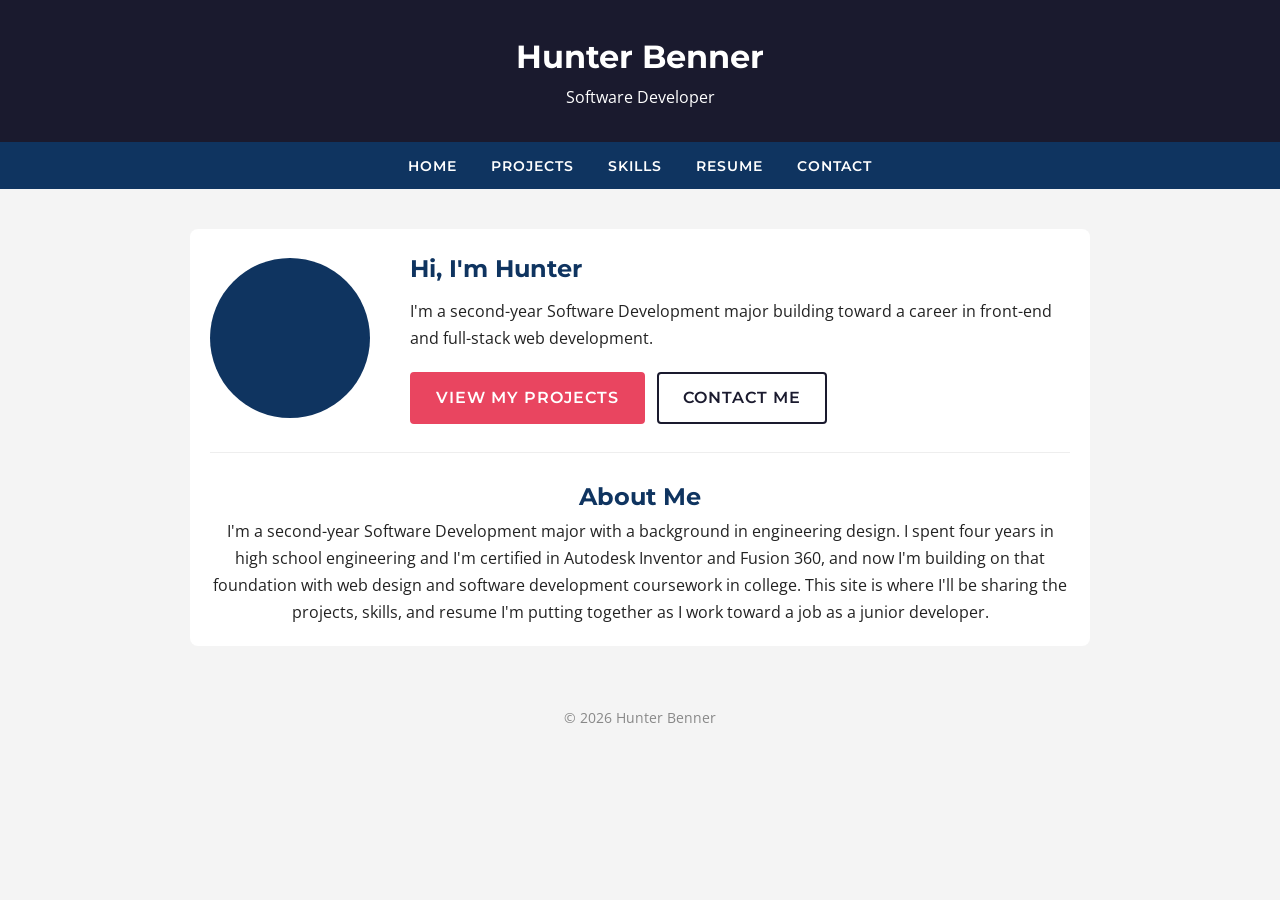
==== index.html @ fe7383f4 "Add master template, complete home page, and global styling" ====
<!DOCTYPE html>
<!--
    Student Name: Hunter Benner
    File Name: index.html
    Date: 07/14/2026
-->
<html lang="en">
<head>
    <meta charset="utf-8">
    <meta name="viewport" content="width=device-width, initial-scale=1.0">
    <title>Hunter Benner – Software Developer</title>
    <link href="https://fonts.googleapis.com/css2?family=Montserrat:wght@600;700&family=Open+Sans:wght@400&display=swap" rel="stylesheet">
    <link rel="stylesheet" href="css/styles.css">
</head>
<body>
    <header>
        <h1>Hunter Benner</h1>
        <p>Software Developer</p>
    </header>
    <nav>
        <ul>
            <li><a href="index.html">Home</a></li>
            <li><a href="projects.html">Projects</a></li>
            <li><a href="skills.html">Skills</a></li>
            <li><a href="resume.html">Resume</a></li>
            <li><a href="contact.html">Contact</a></li>
        </ul>
    </nav>
    <main>
        <section class="hero">
            <div class="hero-image"></div>
            <div class="hero-text">
                <h2>Hi, I'm Hunter</h2>
                <p>
                    I'm a second-year Software Development major building toward a career in
                    front-end and full-stack web development.
                </p>
                <a href="projects.html" class="btn btn-primary">View My Projects</a>
                <a href="contact.html" class="btn btn-secondary">Contact Me</a>
            </div>
        </section>

        <section class="about-section">
            <h2>About Me</h2>
            <p>
                I'm a second-year Software Development major with a background in engineering
                design. I spent four years in high school engineering and I'm certified in
                Autodesk Inventor and Fusion 360, and now I'm building on that foundation with
                web design and software development coursework in college. This site is where
                I'll be sharing the projects, skills, and resume I'm putting together as I work
                toward a job as a junior developer.
            </p>
        </section>
    </main>
    <footer>
        <p>&copy; 2026 Hunter Benner</p>
    </footer>
</body>
</html>
---- css/styles.css ----
/*
    Author: Hunter Benner
    Date: 07/14/2026
    File Name: styles.css
*/

* {
    box-sizing: border-box;
    margin: 0;
    padding: 0;
}

body {
    font-family: 'Open Sans', Arial, sans-serif;
    font-size: 16px;
    line-height: 1.7;
    background-color: #f4f4f4;
    color: #222;
}

h1, h2, h3 {
    font-family: 'Montserrat', Arial, sans-serif;
    font-weight: 700;
    color: #0f3460;
}

header {
    background-color: #1a1a2e;
    color: #fff;
    padding: 30px;
    text-align: center;
}

header h1 {
    color: #fff;
}

nav {
    background-color: #0f3460;
    padding: 10px;
    text-align: center;
}

nav ul {
    list-style: none;
}

nav ul li {
    display: inline;
    margin: 0 15px;
}

nav ul li a {
    color: #fff;
    text-decoration: none;
    font-family: 'Montserrat', Arial, sans-serif;
    font-weight: 600;
    text-transform: uppercase;
    letter-spacing: 1px;
    font-size: 0.9em;
}

main {
    max-width: 900px;
    margin: 40px auto;
    padding: 20px;
    background-color: #fff;
    border-radius: 8px;
}

footer {
    text-align: center;
    padding: 20px;
    font-size: 0.85em;
    color: #888;
}

/* ----- Home page hero ----- */
.hero {
    padding-bottom: 24px;
    margin-bottom: 24px;
    border-bottom: 1px solid #eee;
}

.hero-image {
    width: 160px;
    height: 160px;
    border-radius: 50%;
    background-color: #0f3460;
    margin: 0 auto 16px;
}

.hero h2 {
    margin-bottom: 8px;
}

.hero p {
    margin-bottom: 16px;
}

.btn {
    display: inline-block;
    min-height: 48px;
    line-height: 48px;
    padding: 0 24px;
    margin: 4px 8px 4px 0;
    font-family: 'Montserrat', Arial, sans-serif;
    font-weight: 600;
    text-transform: uppercase;
    letter-spacing: 1px;
    text-decoration: none;
    border-radius: 4px;
}

.btn-primary {
    background-color: #e94560;
    color: #fff;
    border: 2px solid #e94560;
}

.btn-secondary {
    background-color: transparent;
    color: #1a1a2e;
    border: 2px solid #1a1a2e;
}

/* ----- Home page about section ----- */
.about-section {
    text-align: center;
}

/* Desktop hero layout (768px and up) */
@media (min-width: 768px) {
    .hero {
        display: flex;
        align-items: center;
        gap: 40px;
    }

    .hero-text {
        flex: 1;
    }

    .hero-image {
        margin: 0;
        flex-shrink: 0;
    }
}
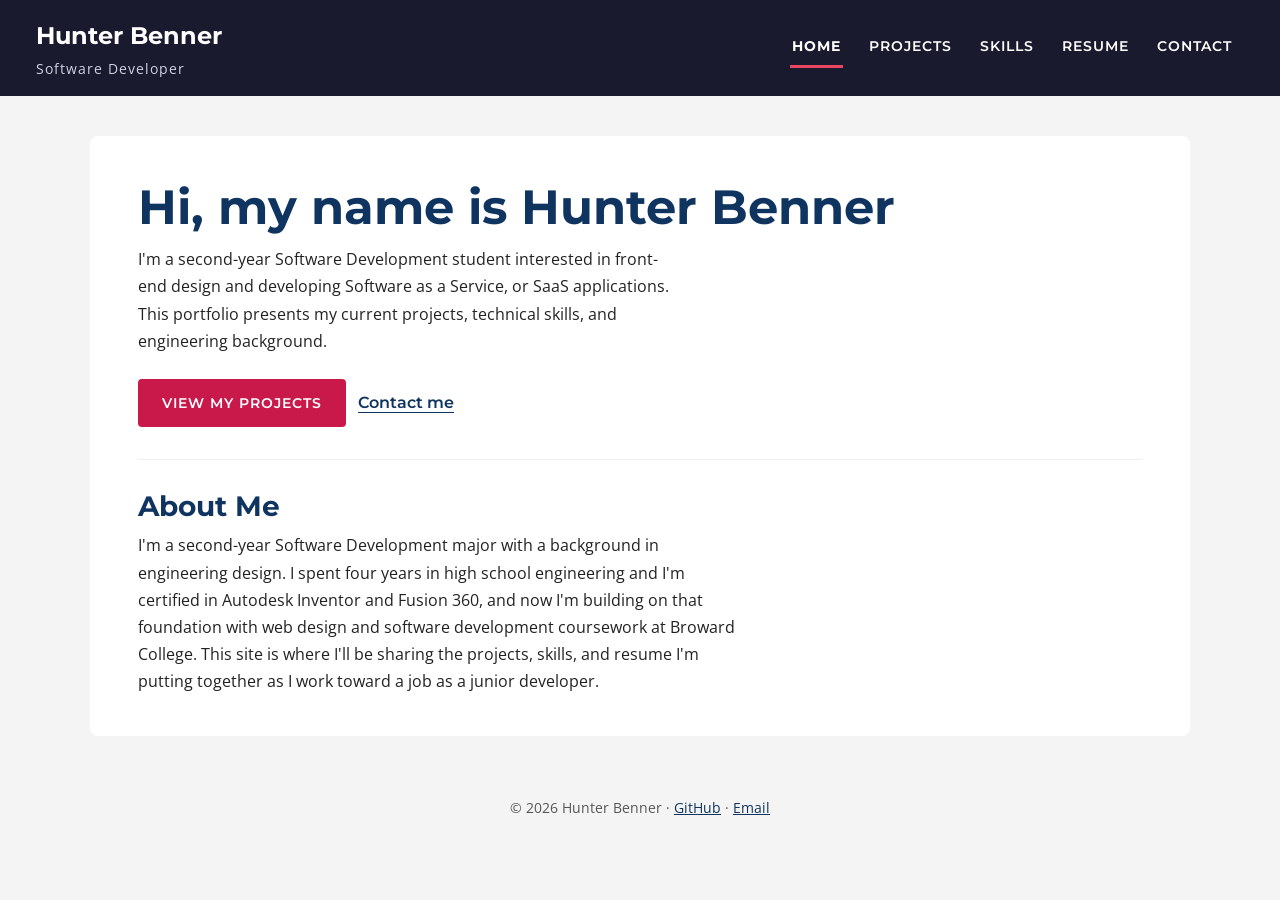
==== commit c6b72c4c: "Complete Part 4 interior pages and media" ====
--- a/index.html
+++ b/index.html
@@ -2,42 +2,48 @@
 <!--
     Student Name: Hunter Benner
     File Name: index.html
-    Date: 07/14/2026
+    Date: 07/21/2026
 -->
 <html lang="en">
 <head>
     <meta charset="utf-8">
     <meta name="viewport" content="width=device-width, initial-scale=1.0">
     <title>Hunter Benner – Software Developer</title>
-    <link href="https://fonts.googleapis.com/css2?family=Montserrat:wght@600;700&family=Open+Sans:wght@400&display=swap" rel="stylesheet">
+    <meta name="description" content="Portfolio of Hunter Benner, a second-year Software Development student focused on front-end and full-stack web development.">
+    <link href="https://fonts.googleapis.com/css2?family=Montserrat:wght@600;700&family=Open+Sans:ital,wght@0,400;0,600;1,400&display=swap" rel="stylesheet">
     <link rel="stylesheet" href="css/styles.css">
 </head>
 <body>
+    <!-- Part 4: keyboard-visible skip link on every page -->
+    <a class="skip-link" href="#main">Skip to main content</a>
     <header>
-        <h1>Hunter Benner</h1>
-        <p>Software Developer</p>
+        <div class="site-brand-block">
+            <!-- Site name is a linked text mark; the page h1 lives in main -->
+            <p class="site-brand"><a href="index.html">Hunter Benner</a></p>
+            <p class="site-tagline">Software Developer</p>
+        </div>
+        <nav>
+            <ul>
+                <!-- Part 4: current page marked with aria-current="page" -->
+                <li><a href="index.html" aria-current="page">Home</a></li>
+                <li><a href="projects.html">Projects</a></li>
+                <li><a href="skills.html">Skills</a></li>
+                <li><a href="resume.html">Resume</a></li>
+                <li><a href="contact.html">Contact</a></li>
+            </ul>
+        </nav>
     </header>
-    <nav>
-        <ul>
-            <li><a href="index.html">Home</a></li>
-            <li><a href="projects.html">Projects</a></li>
-            <li><a href="skills.html">Skills</a></li>
-            <li><a href="resume.html">Resume</a></li>
-            <li><a href="contact.html">Contact</a></li>
-        </ul>
-    </nav>
-    <main>
+    <main id="main" tabindex="-1">
         <section class="hero">
-            <div class="hero-image"></div>
-            <div class="hero-text">
-                <h2>Hi, I'm Hunter</h2>
-                <p>
-                    I'm a second-year Software Development major building toward a career in
-                    front-end and full-stack web development.
-                </p>
-                <a href="projects.html" class="btn btn-primary">View My Projects</a>
-                <a href="contact.html" class="btn btn-secondary">Contact Me</a>
-            </div>
+            <h1>Hi, my name is Hunter Benner</h1>
+            <p>
+                I'm a second-year Software Development student interested in front-end
+                design and developing Software as a Service, or SaaS applications. This
+                portfolio presents my current projects, technical skills, and engineering
+                background.
+            </p>
+            <a href="projects.html" class="btn btn-primary">View My Projects</a>
+            <a href="contact.html" class="link-secondary">Contact me</a>
         </section>
 
         <section class="about-section">
@@ -46,14 +52,14 @@
                 I'm a second-year Software Development major with a background in engineering
                 design. I spent four years in high school engineering and I'm certified in
                 Autodesk Inventor and Fusion 360, and now I'm building on that foundation with
-                web design and software development coursework in college. This site is where
+                web design and software development coursework at Broward College. This site is where
                 I'll be sharing the projects, skills, and resume I'm putting together as I work
                 toward a job as a junior developer.
             </p>
         </section>
     </main>
     <footer>
-        <p>&copy; 2026 Hunter Benner</p>
+        <p>&copy; 2026 Hunter Benner &middot; <a href="https://github.com/hunterbenner">GitHub</a> &middot; <a href="mailto:hunterbenner3@gmail.com">Email</a></p>
     </footer>
 </body>
 </html>
--- a/css/styles.css
+++ b/css/styles.css
@@ -1,7 +1,14 @@
 /*
     Author: Hunter Benner
-    Date: 07/14/2026
+    Date: 07/21/2026
     File Name: styles.css
+
+    Site palette:
+      #1a1a2e dark navy   (header, footer accents)
+      #0f3460 blue        (nav, headings)
+      #e94560 red         (brand accent, active nav marker)
+      #c9184a deep red    (filled buttons - darker step of the brand
+                           red so white button text passes WCAG AA)
 */
 
 * {
@@ -12,32 +19,82 @@
 
 body {
     font-family: 'Open Sans', Arial, sans-serif;
-    font-size: 16px;
+    font-size: 1rem; /* 16px default; rem respects the user's browser setting */
     line-height: 1.7;
     background-color: #f4f4f4;
     color: #222;
 }
 
-h1, h2, h3 {
+h1, h2, h3, h4 {
     font-family: 'Montserrat', Arial, sans-serif;
     font-weight: 700;
     color: #0f3460;
-}
-
+    line-height: 1.3;
+}
+
+/* ----- Accessibility: skip link (Part 4 shared requirement) -----
+   Hidden until it receives keyboard focus, then shown at the top
+   of the page so keyboard users can jump straight to <main>. */
+.skip-link {
+    position: absolute;
+    left: 8px;
+    top: -48px;
+    z-index: 10;
+    padding: 10px 18px;
+    background-color: #1a1a2e;
+    color: #fff;
+    font-family: 'Montserrat', Arial, sans-serif;
+    font-weight: 600;
+    text-decoration: none;
+    border-radius: 0 0 6px 6px;
+}
+
+.skip-link:focus {
+    top: 0;
+}
+
+/* ----- Accessibility: visible keyboard focus everywhere -----
+   Coral focus state per the Part 2 accessibility plan (WCAG SC 2.4.7). */
+:focus-visible {
+    outline: 3px solid #e94560;
+    outline-offset: 2px;
+}
+
+/* ----- Header and navigation -----
+   One bar, brand on the left and nav on the right at desktop widths,
+   matching the wireframes; stacks and centers on small screens. */
 header {
     background-color: #1a1a2e;
     color: #fff;
-    padding: 30px;
+    padding: 18px 24px;
+    display: flex;
+    flex-direction: column;
+    align-items: center;
+    gap: 12px;
     text-align: center;
 }
 
-header h1 {
+/* Site name is a linked text mark, not the page h1
+   (each page now has its own h1 inside <main>). */
+.site-brand a {
     color: #fff;
+    font-family: 'Montserrat', Arial, sans-serif;
+    font-weight: 700;
+    font-size: 1.5em;
+    text-decoration: none;
+}
+
+.site-brand a:hover {
+    color: #e94560;
+}
+
+.site-tagline {
+    color: #cfd3e0;
+    letter-spacing: 1px;
+    font-size: 0.85em;
 }
 
 nav {
-    background-color: #0f3460;
-    padding: 10px;
     text-align: center;
 }
 
@@ -46,11 +103,13 @@
 }
 
 nav ul li {
-    display: inline;
-    margin: 0 15px;
+    display: inline-block;
+    margin: 0 10px;
 }
 
 nav ul li a {
+    display: inline-block;
+    padding: 6px 2px;
     color: #fff;
     text-decoration: none;
     font-family: 'Montserrat', Arial, sans-serif;
@@ -58,54 +117,86 @@
     text-transform: uppercase;
     letter-spacing: 1px;
     font-size: 0.9em;
-}
-
+    border-bottom: 3px solid transparent;
+}
+
+nav ul li a:hover {
+    border-bottom-color: #5a7fb4;
+}
+
+/* Current page marker: bolder weight plus a solid red underline bar
+   applied through aria-current="page" (Part 4 shared requirement). */
+nav ul li a[aria-current="page"] {
+    font-weight: 700;
+    border-bottom-color: #e94560;
+}
+
+/* ----- Main content area ----- */
 main {
-    max-width: 900px;
+    max-width: 1100px; /* Part 2 spec: content max-width 1100px centered */
     margin: 40px auto;
-    padding: 20px;
+    padding: 28px 22px;
     background-color: #fff;
     border-radius: 8px;
+}
+
+main:focus {
+    outline: none; /* skip-link target; focus ring not needed on the region itself */
+}
+
+.page-intro {
+    margin-bottom: 32px;
+}
+
+.page-intro h1 {
+    font-size: 2em; /* 32px mobile H1 per the Part 2 typography spec */
+    margin-bottom: 8px;
+}
+
+.page-intro p {
+    max-width: 62ch;
+    color: #555;
 }
 
 footer {
     text-align: center;
     padding: 20px;
     font-size: 0.85em;
-    color: #888;
+    color: #555;
+}
+
+footer a {
+    color: #0f3460;
 }
 
 /* ----- Home page hero ----- */
 .hero {
-    padding-bottom: 24px;
-    margin-bottom: 24px;
+    padding-bottom: 28px;
+    margin-bottom: 28px;
     border-bottom: 1px solid #eee;
 }
 
-.hero-image {
-    width: 160px;
-    height: 160px;
-    border-radius: 50%;
-    background-color: #0f3460;
-    margin: 0 auto 16px;
-}
-
-.hero h2 {
+.hero h1 {
+    font-size: 2em;
     margin-bottom: 8px;
 }
 
 .hero p {
-    margin-bottom: 16px;
+    margin-bottom: 20px;
+    max-width: 60ch;
 }
 
 .btn {
-    display: inline-block;
+    display: block;
+    width: 100%;
+    text-align: center;
     min-height: 48px;
     line-height: 48px;
     padding: 0 24px;
-    margin: 4px 8px 4px 0;
-    font-family: 'Montserrat', Arial, sans-serif;
-    font-weight: 600;
+    margin: 4px 0;
+    font-family: 'Montserrat', Arial, sans-serif;
+    font-weight: 600;
+    font-size: 0.875em; /* 14px per the Part 2 nav/buttons spec */
     text-transform: uppercase;
     letter-spacing: 1px;
     text-decoration: none;
@@ -113,36 +204,596 @@
 }
 
 .btn-primary {
-    background-color: #e94560;
+    background-color: #c9184a;
     color: #fff;
-    border: 2px solid #e94560;
-}
-
-.btn-secondary {
-    background-color: transparent;
+}
+
+.btn-primary:hover {
+    background-color: #a81340;
+}
+
+/* Secondary action is a plain text link so the two actions
+   read differently instead of a matched button pair. */
+.link-secondary {
+    display: inline-block;
+    margin: 4px 0;
+    font-family: 'Montserrat', Arial, sans-serif;
+    font-weight: 600;
+    color: #0f3460;
+    text-decoration: underline;
+    text-underline-offset: 4px;
+}
+
+.link-secondary:hover {
+    color: #c9184a;
+}
+
+/* ----- Home page about section ----- */
+.about-section h2 {
+    margin-bottom: 8px;
+}
+
+.about-section p {
+    max-width: 68ch;
+}
+
+/* ----- Projects page: editorial article layout (Part 4) ----- */
+.project-list article {
+    padding: 28px 0;
+    border-top: 1px solid #e3e3e3;
+}
+
+.project-list article:first-of-type {
+    border-top: none;
+    padding-top: 8px;
+}
+
+.project-list h2 {
+    font-size: 1.5em;
+    margin-bottom: 2px;
+}
+
+.project-meta {
+    color: #555;
+    font-size: 0.95em;
+    margin-bottom: 14px;
+}
+
+.project-list h3 {
+    font-size: 1.05em;
+    margin: 18px 0 6px;
+}
+
+.project-list p,
+.project-list ul {
+    max-width: 70ch;
+}
+
+.project-list p {
+    margin-bottom: 10px;
+}
+
+.project-list ul {
+    padding-left: 22px;
+    margin: 6px 0;
+}
+
+.project-list li {
+    margin-bottom: 4px;
+}
+
+.projects-aside {
+    margin-top: 12px;
+    padding: 20px 22px;
+    background-color: #eef2ff;
+    border-radius: 8px;
+}
+
+.projects-aside h2 {
+    font-size: 1.1em;
+    margin-bottom: 6px;
+}
+
+.projects-aside p {
+    max-width: 70ch;
+}
+
+/* ----- Project screenshot figure ----- */
+.project-figure {
+    margin: 18px 0;
+}
+
+.project-figure img {
+    display: block;
+    width: 100%;
+    height: auto;
+    border-radius: 6px;
+}
+
+.project-figure figcaption {
+    margin-top: 8px;
+    font-size: 0.95em;
+    color: #555;
+    max-width: 70ch;
+}
+
+/* ----- Video figure and transcripts (Part 4 multimedia) ----- */
+.video-figure {
+    margin: 16px 0 8px;
+}
+
+.video-figure video {
+    display: block;
+    width: 100%;
+    max-width: 720px;
+    border-radius: 6px;
+    background-color: #1a1a2e;
+}
+
+.video-figure figcaption {
+    margin-top: 8px;
+    font-size: 0.95em;
+    color: #555;
+    max-width: 70ch;
+}
+
+.transcript {
+    margin: 16px 0;
+    padding: 16px 20px;
+    background-color: #eef2ff;
+    border-radius: 8px;
+    max-width: 720px;
+}
+
+.transcript h3,
+.transcript h4 {
+    font-size: 1em;
+    margin-bottom: 6px;
+}
+
+.transcript ul {
+    list-style: none;
+    padding-left: 0;
+}
+
+.transcript li {
+    margin-bottom: 4px;
+}
+
+.transcript p {
+    max-width: 70ch;
+}
+
+.media-note {
+    font-size: 0.95em;
+    color: #555;
+    max-width: 70ch;
+}
+
+/* ----- Skills page: data table (Part 4) ----- */
+
+/* Scrollable wrapper keeps the table usable on narrow screens
+   without clipping; it is keyboard-focusable (tabindex="0") and
+   labelled by the table caption. */
+.table-scroll {
+    overflow-x: auto;
+    margin-bottom: 8px;
+}
+
+.skills-table {
+    width: 100%;
+    min-width: 640px;
+    border-collapse: collapse;
+}
+
+.skills-table caption {
+    text-align: left;
+    font-family: 'Montserrat', Arial, sans-serif;
+    font-weight: 700;
+    color: #0f3460;
+    font-size: 1.05em;
+    margin-bottom: 10px;
+}
+
+.skills-table th,
+.skills-table td {
+    padding: 10px 14px;
+    text-align: left;
+    vertical-align: top;
+}
+
+.skills-table thead th {
+    background-color: #1a1a2e;
+    color: #fff;
+    font-family: 'Montserrat', Arial, sans-serif;
+    font-weight: 600;
+    font-size: 0.9em;
+    letter-spacing: 0.5px;
+}
+
+.skills-table tbody th {
+    font-family: 'Montserrat', Arial, sans-serif;
+    font-weight: 600;
+    color: #0f3460;
+    white-space: nowrap;
+}
+
+/* Part 4 requirement: alternating row striping with
+   tbody tr:nth-of-type(even). Subtle blue-grey tint against the
+   white odd rows; #222 text keeps contrast above 13:1 on both. */
+tbody tr:nth-of-type(even) {
+    background-color: #eef2ff; /* pale blue from the Part 2 palette */
+}
+
+/* ----- Audio profile section (Part 4 multimedia) ----- */
+.audio-section {
+    margin-top: 36px;
+    padding-top: 24px;
+    border-top: 1px solid #e3e3e3;
+}
+
+.audio-section h2 {
+    font-size: 1.3em;
+    margin-bottom: 6px;
+}
+
+.audio-section audio {
+    display: block;
+    width: 100%;
+    max-width: 480px;
+    margin: 12px 0;
+}
+
+/* ----- Resume page: document layout (Part 4) ----- */
+.resume-layout {
+    display: grid;
+    gap: 32px;
+}
+
+.resume-article h2 {
+    font-size: 1.15em;
+    text-transform: uppercase;
+    letter-spacing: 1px;
+    border-bottom: 1px solid #ccc;
+    padding-bottom: 4px;
+    margin: 26px 0 10px;
+}
+
+.resume-article section:first-of-type h2 {
+    margin-top: 0;
+}
+
+.resume-article p,
+.resume-article li {
+    max-width: 70ch;
+}
+
+.resume-article p {
+    margin-bottom: 8px;
+}
+
+.resume-article .resume-item-title {
+    margin-top: 12px;
+    margin-bottom: 2px;
+}
+
+.resume-article ul {
+    padding-left: 22px;
+    margin: 6px 0;
+}
+
+.resume-article li {
+    margin-bottom: 4px;
+}
+
+.resume-item-title {
+    font-weight: 600;
+}
+
+.resume-aside {
+    padding: 20px 22px;
+    background-color: #eef2ff;
+    border-radius: 8px;
+    align-self: start;
+}
+
+.resume-aside h2 {
+    font-size: 1.05em;
+    margin-bottom: 6px;
+}
+
+.resume-aside h2 + p,
+.resume-aside h2 + ul {
+    margin-bottom: 18px;
+}
+
+.resume-aside ul {
+    list-style: none;
+}
+
+.resume-aside li {
+    margin-bottom: 4px;
+    overflow-wrap: anywhere;
+}
+
+.print-note {
+    font-size: 0.9em;
+    color: #555;
+}
+
+/* ----- Contact page: form layout (Part 4) ----- */
+.contact-layout {
+    display: grid;
+    gap: 32px;
+}
+
+.contact-form .form-field {
+    margin-bottom: 18px;
+}
+
+.contact-form label {
+    display: block;
+    font-family: 'Montserrat', Arial, sans-serif;
+    font-weight: 600;
+    font-size: 0.95em;
     color: #1a1a2e;
-    border: 2px solid #1a1a2e;
-}
-
-/* ----- Home page about section ----- */
-.about-section {
-    text-align: center;
-}
-
-/* Desktop hero layout (768px and up) */
+    margin-bottom: 4px;
+}
+
+.contact-form input,
+.contact-form select,
+.contact-form textarea {
+    width: 100%;
+    max-width: 480px;
+    padding: 10px 12px;
+    font: inherit;
+    color: #222;
+    background-color: #fff;
+    border: 1px solid #767676;
+    border-radius: 4px;
+}
+
+.contact-form textarea {
+    min-height: 140px;
+    resize: vertical;
+}
+
+.field-hint {
+    font-size: 0.85em;
+    color: #555;
+    margin-top: 2px;
+    max-width: 60ch;
+}
+
+/* Inline validation errors written by scripts/contact.js (Part 4) */
+.field-error {
+    color: #9f1239;
+    font-size: 0.9em;
+    margin-top: 4px;
+}
+
+.contact-form input[aria-invalid="true"],
+.contact-form select[aria-invalid="true"],
+.contact-form textarea[aria-invalid="true"] {
+    border: 2px solid #9f1239;
+}
+
+.contact-form button[type="submit"] {
+    display: block;
+    width: 100%;
+    max-width: 480px;
+    min-height: 48px;
+    padding: 0 28px;
+    font-family: 'Montserrat', Arial, sans-serif;
+    font-weight: 600;
+    font-size: 0.875em;
+    text-transform: uppercase;
+    letter-spacing: 1px;
+    color: #fff;
+    background-color: #c9184a;
+    border: none;
+    border-radius: 4px;
+    cursor: pointer;
+}
+
+.contact-form button[type="submit"]:hover {
+    background-color: #a81340;
+}
+
+/* Status line announced to assistive tech after submission */
+.form-status {
+    margin-top: 14px;
+    font-weight: 600;
+    max-width: 60ch;
+}
+
+.form-status.is-error {
+    color: #9f1239;
+}
+
+.form-status.is-success {
+    color: #14532d;
+}
+
+.contact-aside {
+    padding: 20px 22px;
+    background-color: #eef2ff;
+    border-radius: 8px;
+    align-self: start;
+}
+
+.contact-aside h2 {
+    font-size: 1.05em;
+    margin-bottom: 6px;
+}
+
+.contact-aside ul {
+    list-style: none;
+    margin-bottom: 14px;
+}
+
+.contact-aside li {
+    margin-bottom: 4px;
+    overflow-wrap: anywhere;
+}
+
+.contact-aside p {
+    font-size: 0.95em;
+    color: #555;
+    max-width: 50ch;
+}
+
+/* ----- Responsive layout: tablet and desktop ----- */
 @media (min-width: 768px) {
-    .hero {
+    header {
+        flex-direction: row;
+        justify-content: space-between;
+        align-items: center;
+        padding: 16px 36px;
+        text-align: left;
+    }
+
+    main {
+        padding: 40px 48px;
+    }
+
+    /* Part 2 typography spec: desktop H1 48px, H2 28px */
+    .page-intro h1,
+    .hero h1 {
+        font-size: 3em;
+    }
+
+    h2 {
+        font-size: 1.75em;
+    }
+
+    /* Buttons are full width on mobile (Part 2 touch-target spec)
+       and shrink to fit their label on larger screens. */
+    .btn,
+    .contact-form button[type="submit"] {
+        display: inline-block;
+        width: auto;
+    }
+
+    .btn {
+        margin: 4px 8px 4px 0;
+    }
+
+    /* Sidebar on the left, resume content on the right (wireframe layout).
+       Source order keeps the resume first for mobile and screen readers. */
+    .resume-layout {
+        grid-template-columns: 1fr 2fr;
+        gap: 40px;
+    }
+
+    .resume-article {
+        grid-column: 2;
+        grid-row: 1;
+    }
+
+    .resume-aside {
+        grid-column: 1;
+        grid-row: 1;
+    }
+
+    .contact-layout {
+        grid-template-columns: 3fr 2fr;
+        gap: 40px;
+    }
+}
+
+/* ----- Reduced motion (Part 4 shared requirement) -----
+   The site uses no entrance or hover movement, but this guard
+   also disables smooth scrolling and any future transitions. */
+@media (prefers-reduced-motion: reduce) {
+    *,
+    *::before,
+    *::after {
+        animation: none !important;
+        transition: none !important;
+        scroll-behavior: auto !important;
+    }
+}
+
+/* ----- Print styles (Part 4: printable resume) -----
+   resume.html has no PDF download; instead the page itself prints
+   cleanly so it can be saved as a PDF from the browser. */
+@media print {
+    body {
+        background-color: #fff;
+        color: #000;
+        font-size: 11pt;
+        line-height: 1.5;
+    }
+
+    .skip-link,
+    nav,
+    .site-tagline,
+    .btn,
+    .link-secondary,
+    .print-note,
+    .contact-form button[type="submit"] {
+        display: none;
+    }
+
+    header {
+        display: block;
+        background-color: #fff;
+        color: #000;
+        padding: 0 0 12pt;
+        text-align: left;
+    }
+
+    .site-brand a {
+        color: #000;
+        font-size: 18pt;
+    }
+
+    main {
+        max-width: none;
+        margin: 0;
+        padding: 0;
+        border-radius: 0;
+        background-color: #fff;
+    }
+
+    h1, h2, h3, h4 {
+        color: #000;
+    }
+
+    /* Print the contact aside first, like a real resume header */
+    .resume-layout {
         display: flex;
-        align-items: center;
-        gap: 40px;
-    }
-
-    .hero-text {
-        flex: 1;
-    }
-
-    .hero-image {
-        margin: 0;
-        flex-shrink: 0;
-    }
-}
+        flex-direction: column-reverse;
+    }
+
+    .resume-aside {
+        background-color: #fff;
+        padding: 0;
+        margin-bottom: 12pt;
+    }
+
+    .resume-article section,
+    .resume-aside {
+        break-inside: avoid;
+    }
+
+    h2, h3 {
+        break-after: avoid;
+    }
+
+    .resume-article h2 {
+        border-bottom-color: #000;
+    }
+
+    footer {
+        color: #000;
+        text-align: left;
+        padding: 12pt 0 0;
+    }
+
+    a {
+        color: #000;
+        text-decoration: none;
+    }
+}
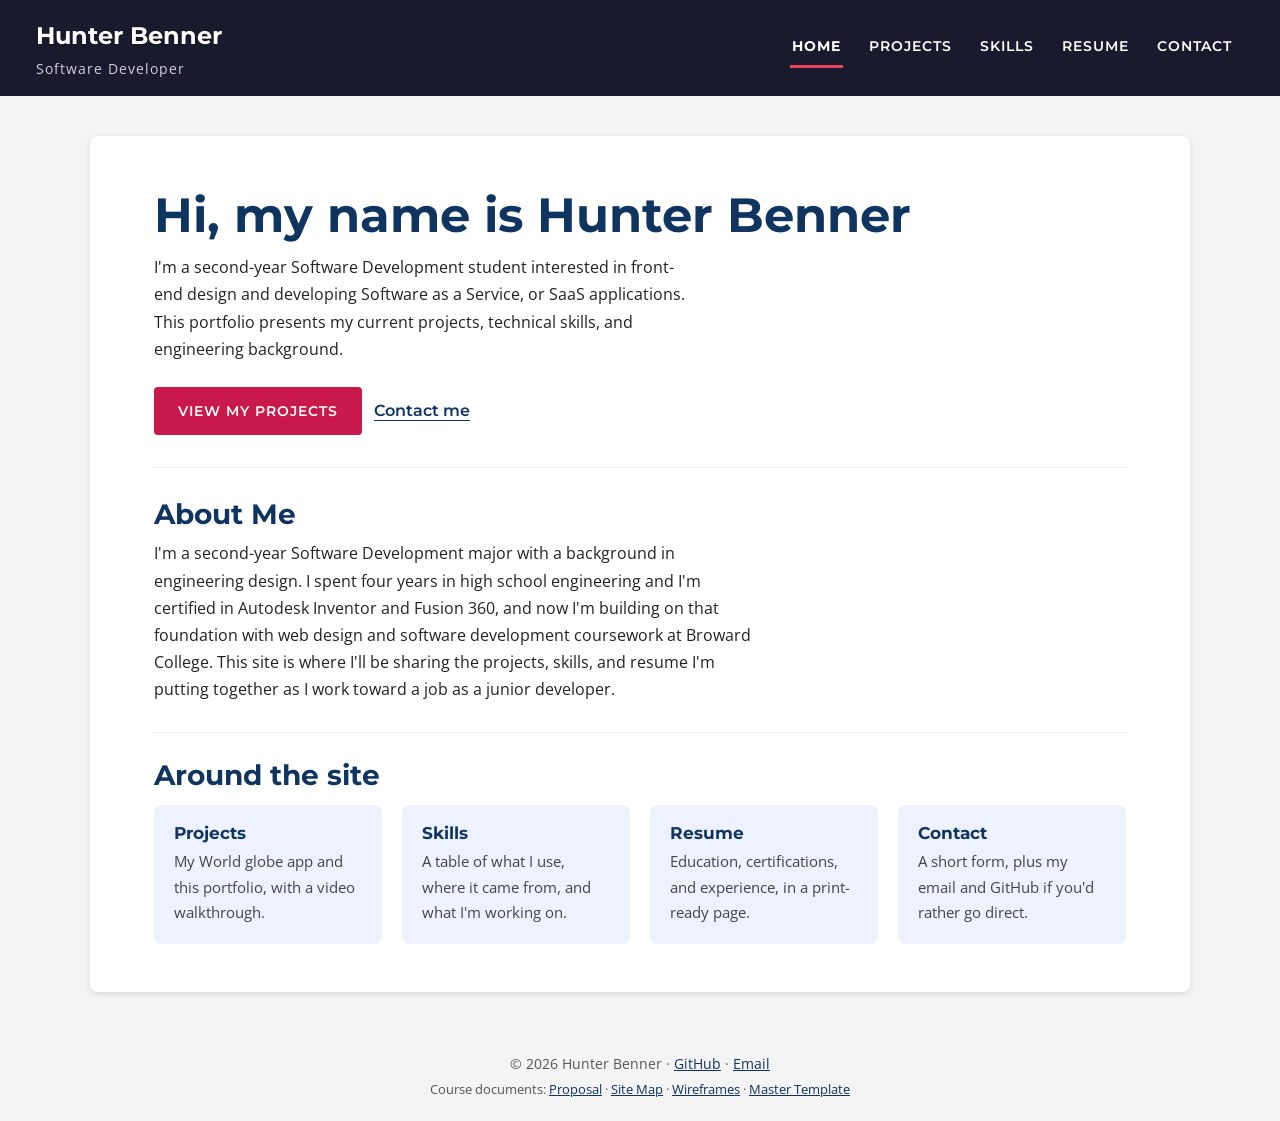
==== commit 491abe74: "Complete Part 5 responsive grid, advanced styling, favicon, and course documents" ====
--- a/index.html
+++ b/index.html
@@ -12,6 +12,9 @@
     <meta name="description" content="Portfolio of Hunter Benner, a second-year Software Development student focused on front-end and full-stack web development.">
     <link href="https://fonts.googleapis.com/css2?family=Montserrat:wght@600;700&family=Open+Sans:ital,wght@0,400;0,600;1,400&display=swap" rel="stylesheet">
     <link rel="stylesheet" href="css/styles.css">
+    <!-- Part 5: original HB favicon; PNG fallback for browsers without SVG icon support -->
+    <link rel="icon" href="images/favicon.png" type="image/png" sizes="48x48">
+    <link rel="icon" href="images/favicon.svg" type="image/svg+xml">
 </head>
 <body>
     <!-- Part 4: keyboard-visible skip link on every page -->
@@ -57,9 +60,35 @@
                 toward a job as a junior developer.
             </p>
         </section>
+
+        <!-- Part 5: CSS Grid section - one column on phones, 2x2 on
+             tablets, four across on desktops (see .home-grid in styles.css) -->
+        <section class="home-links" aria-label="Site sections">
+            <h2>Around the site</h2>
+            <ul class="home-grid">
+                <li>
+                    <h3><a href="projects.html">Projects</a></h3>
+                    <p>My World globe app and this portfolio, with a video walkthrough.</p>
+                </li>
+                <li>
+                    <h3><a href="skills.html">Skills</a></h3>
+                    <p>A table of what I use, where it came from, and what I'm working on.</p>
+                </li>
+                <li>
+                    <h3><a href="resume.html">Resume</a></h3>
+                    <p>Education, certifications, and experience, in a print-ready page.</p>
+                </li>
+                <li>
+                    <h3><a href="contact.html">Contact</a></h3>
+                    <p>A short form, plus my email and GitHub if you'd rather go direct.</p>
+                </li>
+            </ul>
+        </section>
     </main>
     <footer>
         <p>&copy; 2026 Hunter Benner &middot; <a href="https://github.com/hunterbenner">GitHub</a> &middot; <a href="mailto:hunterbenner3@gmail.com">Email</a></p>
+        <!-- Part 5: course documents linked here instead of the main navigation -->
+        <p class="footer-docs">Course documents: <a href="proposal.html">Proposal</a> &middot; <a href="sitemap.html">Site Map</a> &middot; <a href="wireframes/wireframes.html">Wireframes</a> &middot; <a href="template.html">Master Template</a></p>
     </footer>
 </body>
 </html>
--- a/css/styles.css
+++ b/css/styles.css
@@ -82,6 +82,8 @@
     font-weight: 700;
     font-size: 1.5em;
     text-decoration: none;
+    /* Part 5: faint text-shadow lifts the brand off the navy bar */
+    text-shadow: 0 1px 2px rgba(0, 0, 0, 0.4);
 }
 
 .site-brand a:hover {
@@ -89,7 +91,10 @@
 }
 
 .site-tagline {
-    color: #cfd3e0;
+    /* Part 5: white knocked back with opacity instead of a second
+       grey; still about 13:1 contrast on the navy header. */
+    color: #fff;
+    opacity: 0.8;
     letter-spacing: 1px;
     font-size: 0.85em;
 }
@@ -138,6 +143,9 @@
     padding: 28px 22px;
     background-color: #fff;
     border-radius: 8px;
+    /* Part 5: one tight, navy-tinted shadow to seat the content
+       card on the grey page; no big blurred halos. */
+    box-shadow: 0 2px 6px rgba(26, 26, 46, 0.12);
 }
 
 main:focus {
@@ -167,6 +175,13 @@
 
 footer a {
     color: #0f3460;
+}
+
+/* Part 5: quiet second footer line pointing at the course documents
+   (proposal, site map, wireframes, master template). */
+.footer-docs {
+    margin-top: 4px;
+    font-size: 0.95em;
 }
 
 /* ----- Home page hero ----- */
@@ -237,6 +252,53 @@
     max-width: 68ch;
 }
 
+/* ----- Home page: section links grid (Part 5) -----
+   Mobile-first CSS Grid: one column here, two columns at 768px,
+   four columns at 1024px (see the media queries below). */
+.home-links {
+    margin-top: 28px;
+    padding-top: 24px;
+    border-top: 1px solid #eee;
+}
+
+.home-links h2 {
+    margin-bottom: 12px;
+}
+
+.home-grid {
+    display: grid;
+    grid-template-columns: 1fr;
+    gap: 16px;
+    list-style: none;
+}
+
+.home-grid li {
+    padding: 18px 20px;
+    background-color: #eef2ff;
+    border-radius: 8px;
+}
+
+.home-grid h3 {
+    font-size: 1.05em;
+    margin-bottom: 4px;
+}
+
+.home-grid h3 a {
+    color: #0f3460;
+    text-decoration: none;
+}
+
+.home-grid h3 a:hover {
+    color: #c9184a;
+    text-decoration: underline;
+    text-underline-offset: 4px;
+}
+
+.home-grid p {
+    font-size: 0.95em;
+    color: #444;
+}
+
 /* ----- Projects page: editorial article layout (Part 4) ----- */
 .project-list article {
     padding: 28px 0;
@@ -404,6 +466,13 @@
 
 .skills-table thead th {
     background-color: #1a1a2e;
+    /* A very slight surface change keeps the required CSS gradient
+       contained to the data table instead of coloring the site header. */
+    background-image: linear-gradient(
+        to bottom,
+        rgba(255, 255, 255, 0.04),
+        rgba(255, 255, 255, 0)
+    );
     color: #fff;
     font-family: 'Montserrat', Arial, sans-serif;
     font-weight: 600;
@@ -519,6 +588,22 @@
 .print-note {
     font-size: 0.9em;
     color: #555;
+}
+
+/* ----- Master template page (Part 5 course document) ----- */
+.template-notes {
+    padding-left: 22px;
+    margin: 6px 0 14px;
+    max-width: 70ch;
+}
+
+.template-notes li {
+    margin-bottom: 4px;
+}
+
+.template-notes + p {
+    max-width: 70ch;
+    margin-bottom: 24px;
 }
 
 /* ----- Contact page: form layout (Part 4) ----- */
@@ -643,7 +728,9 @@
     max-width: 50ch;
 }
 
-/* ----- Responsive layout: tablet and desktop ----- */
+/* ----- Responsive layout: tablet (Part 5 mobile-first breakpoints) -----
+   Base styles above are the one-column mobile layout; this query
+   introduces the multi-column layouts at tablet width. */
 @media (min-width: 768px) {
     header {
         flex-direction: row;
@@ -699,6 +786,30 @@
     .contact-layout {
         grid-template-columns: 3fr 2fr;
         gap: 40px;
+    }
+
+    /* Home links: one column becomes a 2 x 2 grid on tablets */
+    .home-grid {
+        grid-template-columns: repeat(2, 1fr);
+    }
+}
+
+/* ----- Responsive layout: desktop ----- */
+@media (min-width: 1024px) {
+    main {
+        padding: 48px 64px;
+    }
+
+    /* Home links: the 2 x 2 tablet grid becomes a single row of four */
+    .home-grid {
+        grid-template-columns: repeat(4, 1fr);
+        gap: 20px;
+    }
+
+    /* More air between the two grid columns on wide screens */
+    .resume-layout,
+    .contact-layout {
+        gap: 56px;
     }
 }
 
@@ -732,6 +843,7 @@
     .btn,
     .link-secondary,
     .print-note,
+    .footer-docs,
     .contact-form button[type="submit"] {
         display: none;
     }
